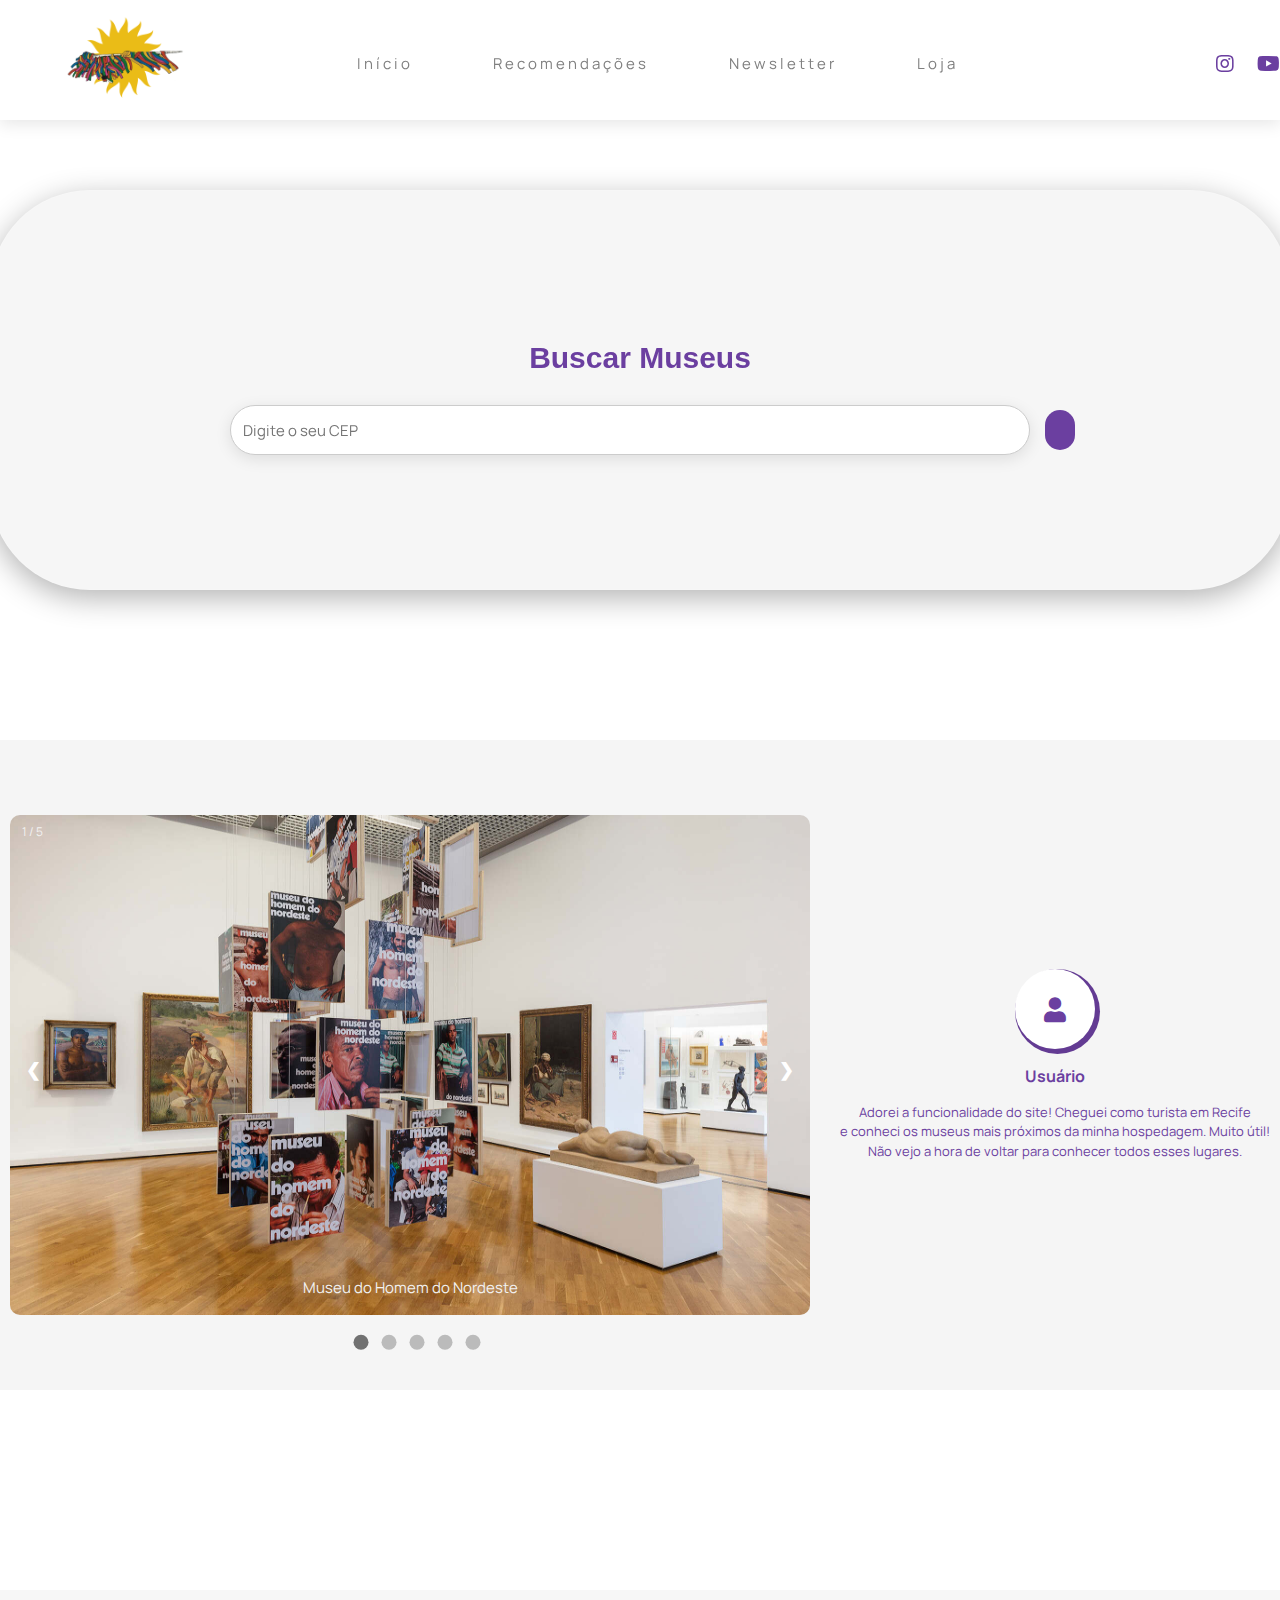
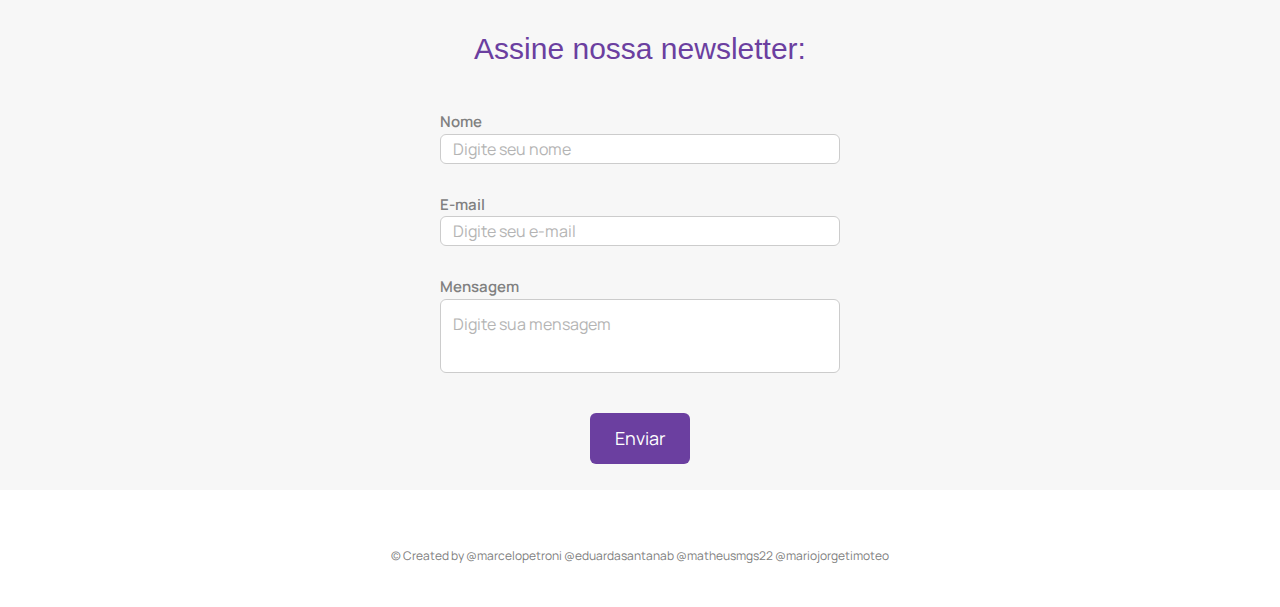
==== index.html @ 4ea85436 "modifica links de navegacao" ====
<!DOCTYPE html>
<html lang="en">
<head>
    <meta charset="UTF-8" name="viewport" content="width=device-width, initial-scale=1">
    <link rel="stylesheet" href="https://www.w3schools.com/w3css/4/w3.css">
    <link rel="stylesheet" href="https://cdnjs.cloudflare.com/ajax/libs/font-awesome/5.15.4/css/all.min.css" />
    <link href="https://fonts.googleapis.com/css2?family=Manrope:wght@200..800&family=Ubuntu+Mono&display=swap" rel="stylesheet">
    <link rel="preconnect" href="https://fonts.googleapis.com">
    <link rel="preconnect" href="https://fonts.gstatic.com" crossorigin>
    <link href="https://fonts.googleapis.com/css2?family=Manrope:wght@200..800&family=Ubuntu+Mono&display=swap" rel="stylesheet">
    <link rel="stylesheet" href="https://cdnjs.cloudflare.com/ajax/libs/font-awesome/6.5.1/css/all.min.css" integrity="sha512-DTOQO9RWCH3ppGqcWaEA1BIZOC6xxalwEsw9c2QQeAIftl+Vegovlnee1c9QX4TctnWMn13TZye+giMm8e2LwA==" crossorigin="anonymous" referrerpolicy="no-referrer" />
    <link rel="stylesheet" href="style.css">
    <script src ="forms.js"></script>
    <title>Rota Cultural</title>
</head>
<body>
<header class="header-container">
    <nav>
        <div class="logo"><a href="../index.html"><img src="/arquivos/logo.png" width="120" height="120"></a></div>
        <ul class="navItems">
            <li><a href="../index.html">Início</a></li>
            <li><a href="#sessao1">Recomendações</a></li>
            <li><a href="#sessao2">Newsletter</a></li>
            <li><a href="/produtos/index.html">Loja</a></li>
        </ul>

        <div class="links">
            <a href="https://www.instagram.com"><i class="fab fa-instagram"></i></a>
            <a href="https://youtube.com"><i class="fab fa-youtube"></i></a>
        </div>
    </nav>
</header>

<main class = "main-container">
    <div class="caixa-input">
        <div class="glass-box">
            <form action="" class="forms-container">
                <h3 class="palavras" id="titulo">Buscar Museus</h3>
                <div class="forms-content">
                    <label for="cep" class="palavras" id="nome"></label>
                    <input type="text" class="box-c" name="cep" id="cep" placeholder="Digite o seu CEP">
                    <div class="button-container">
                        <button type="submit" name="send" value=" " class="centered-button" id="button">
                            <i class="fa-solid fa-magnifying-glass" class = "lupa"></i>
                        </button>
                    </div>
                </div>
            </form>
        </div>
        
    </div>
    <section class = "slide-section" id="sessao1">
        <div class="slideshow-container">
            <div class="mySlides fade">
                <div class="numbertext">1 / 5</div>
                <img src="/arquivos/homem-do-nordeste.jpg" width="800" height="500" style="border-radius: 10px;">
                <div class="text">Museu do Homem do Nordeste</div>
            </div>
        
            <div class="mySlides fade">
                <div class="numbertext">2 / 5</div>
                <img src="/arquivos/cais.jpg"  width="800" height="500" style="border-radius: 10px;">
                <div class="text">Cais do Sertão</div>
            </div>
        
            <div class="mySlides fade">
                <div class="numbertext">3 / 5</div>
                <img src="/arquivos/forte-5-pontas.png" width="800" height="500" style="border-radius: 10px;">
                <div class="text">Forte das 5 pontas</div>
            </div>
        
            <div class="mySlides fade">
                <div class="numbertext">4 / 5</div>
                <img src="/arquivos/oficina-brennand.jpg"  width="800" height="500" style="border-radius: 10px;">
                <div class="text">Instituto Brennand</div>
            </div>
        
            <div class="mySlides fade">
                <div class="numbertext">5 / 5</div>
                <img src="/arquivos/museu-la-greca.jpg"  width="800" height="500" style="border-radius: 10px;">
                <div class="text">Museu La Greca</div>
            </div>
        
            <div class="arrow-container">
                <a class="prev" onclick="plusSlides(-1)">&#10094;</a>
                <a class="next" onclick="plusSlides(1)">&#10095;</a>
            </div>

            <div class="dot-container">
                <span class="dot" onclick="currentSlide(1)"></span>
                <span class="dot" onclick="currentSlide(2)"></span>
                <span class="dot" onclick="currentSlide(3)"></span>
                <span class="dot" onclick="currentSlide(4)"></span>
                <span class="dot" onclick="currentSlide(5)"></span>
            </div>
        </div>

        <div class="opiniao-usuario">
            <div className="icon-container">
                
                <div class="sombra"></div>
                <div class="frontal"><i class="fa fa-user" aria-hidden="true" id="icon"></i></div>
            </div>
            <div class="usuario-container">
                <p>Usuário</p>
            </div>
            <div class="opiniao">
                <p>Adorei a funcionalidade do site! Cheguei como turista em Recife<br>
                e conheci os museus mais próximos da minha hospedagem. Muito útil!<br>
                Não vejo a hora de voltar para conhecer todos esses lugares.
                </p>
            </div>
        </div>
    </section>

    <section class="form-section" id="sessao2">
        <h2 class="form-title">Assine nossa newsletter:</h2>

        <form action="" method="post" class = "forms-newsletter">
            <div class="nome-container">
                <label for="name" class="form-label">Nome</label>
                <input id ="name" type="text" name="name" class="form-message" placeholder="Digite seu nome">
            </div>
            <div class="email-container">
                <label for="email" class="form-label">E-mail</label>
                <input  id ="email" type="email" name="email" class="form-email" placeholder="Digite seu e-mail">
            </div>
            <div class="message-container">
                <label for="message" class="form-label">Mensagem</label>
                <textarea id = "message" style="resize: none" name="message" class="form-textarea" placeholder="Digite sua mensagem"></textarea>
            </div>
            <button type="submit" class="form-button">Enviar</button>
        </form>
    </section>
</main>

<footer>
    <div class="group"> © Created by @marcelopetroni @eduardasantanab @matheusmgs22 @mariojorgetimoteo</div>
</footer>

<script src = "api.js"></script>
<script src="scripts.js"></script>
</body>
</html>
---- style.css ----
/* barra superior */

*{
    box-sizing: border-box;
    margin: 0;
    padding: 0;
}
    
body{
    font-family: 'Manrope', sans-serif;
    margin: 0;
    padding: 0;
    background-size: cover;
    background-repeat: no-repeat;
    background-attachment: fixed;
}
    
.header-container{
    width: 100%;
    text-decoration: none;
    height: 120px;
}
    
nav{
    display: flex;
    cursor: pointer;
    justify-content: space-around;
    background-color: white;
    position: fixed;
    width: 100%;
    
    line-height: 80px;
    top: 0;
    box-shadow: 0 4px 16px 0 rgba( 0, 0, 0, 0.1 );
    z-index: 3;
}
    
.navItems{
    display: flex;
    z-index: 3;
}
    
.navItems li{
    list-style: none;
    margin: 0 40px;
    position: relative;
    top: 20%;
    z-index: 3;

}
    
.navItems li a{
    font-size: 15px;
    color: grey;
    letter-spacing: 3px;
    text-decoration: none;
    z-index: 1;

}
    
.navItems li:hover a{
    color: #483d8b;
}
    
.links a{
    font-size: 20px;
    color: #6b3fa0;
    width: 100%;
    position: relative;
    top: 20%;
    left: 90%;
    margin: 10px 10px;
    z-index: 1;
}
html {
    margin: 0;
    padding: 0;
}
main {
    width: 100%;
    margin-left: auto;
    margin-right: auto;
    padding: 30px;
    display: grid;
    justify-content: center;
    gap: 150px;
}

/* box cinza */
    
.glass-box{
    margin: 0 auto;
    width: 1300px;
    height: 400px;
    display: flex;
    justify-content: center;
    align-items: center;
    background: transparent;
    background-color:#f6f6f6;
    box-shadow: 0 8px 30px 0 rgba( 0, 0, 0, 0.3 );
    backdrop-filter: blur( 4px );
    -webkit-backdrop-filter: blur( 4px );
    border-radius: 100px;
    border: 1px solid rgba( 255, 255, 255, 0.18 );
}

/* caixa de input do usuário*/

.caixa-input {
    padding-top: 40px;
}
.forms-container {
    height: fit-content;
    display: flex;
    flex-direction: column;
    justify-content: center;
    align-items: center;
    gap: 15px;
}

.forms-content {
    display: flex;
    flex-direction: row;
    justify-content: center;
    align-items: center;
    gap: 20px;
}
.palavras{
    color: #6b3fa0;
}
    
#titulo{
    font-weight: bold;
    font-size: 30px;
}
    
#cep {
    width: 800px;
    height: 50px;
    border-radius: 50px;
    padding: 12px;
    border: 1px solid #ccc;
}

.box-c {
    box-shadow: 0 4px 16px 0 rgba(0, 0, 0, 0.1);
}

.box-c::before {
    content: '';
    width: 1%;
    height: 50%;
    background-color: black;
    border-radius: 10px;
    z-index: -1;
}
    
.button-container {
    cursor: pointer;
    text-align: center;
    display: flex;
    align-items: center;
    justify-content: center;
    width: 20px;
    height: 30px;
}
    
.centered-button {
    text-decoration: none !important;
    display: flex;
    align-items: center;
    justify-content: center;
    border: none;
    border-radius: 50px;
    cursor: pointer;
    padding: 6px 15px;
    margin: 40px 5px;
    width: 40px;
    height: 40px;
    font-size: 15px;
    color: white;
}
    
#button{
    background-color: #6b3fa0;
}
    
#button:hover{
    background-color: #eabc17;
}
    
.lupa {
    width: 20px;
    height: 20px;
    border: 1px solid white;
    color: white;
    border-radius: 50%;
    display: flex;
    justify-content: center;
    align-items: center;
}
    
/* slide carrossel */

.slide-section {
    margin: 0;
    padding: 3rem;
    display: flex;
    align-items: center;
    justify-content: center;
    flex-direction: row;
    width: 100%;
    height: 650px;
    background: transparent;
    background-color:#f5f5f5;
    backdrop-filter: blur( 4px );
    gap: 2rem;
}
.slideshow-container {
    position: relative;
    display: flex;
    justify-content: center;
    margin: auto;
    align-items: center;
}
    
.prev, .next {
    cursor: pointer;
    position: absolute;
    top: 35%;
    width: auto;
    margin-top: 50px;
    color: white;
    font-weight: bold;
    font-size: 18px;
    user-select: none;
    padding: 16px;
    transition: all 0.6s ease 0s;
    border-radius: 0px 3px 3px 0px;
}

.next {
    right: 0;
    border-radius: 3px 0 0 3px;
}
.prev {
    left: 0
}
    
.prev:hover, .next:hover {
    background-color: rgba(0,0,0,0.8);
}
    
.text {
    color: #f2f2f2;
    font-size: 15px;
    padding: 8px 12px;
    position: absolute;
    bottom: 8px;
    width: 100%;
    text-align: center;
}
    
.numbertext {
    color: #f2f2f2;
    font-size: 12px;
    padding: 8px 12px;
    position: absolute;
    top: 0;
}
    
.dot {
    cursor: pointer;
    height: 15px;
    width: 15px;
    margin: 0 2px;
    background-color: #bbb;
    border-radius: 50%;
    display: flex;
    transition: background-color 0.6s ease;
}
    
.active, .dot:hover {
    background-color: #717171;
}
    
.dot-container {
    position: absolute;
    top: 102%;
    right: 32%;
    transform: translate(-50%, -50%);
    text-align: center;
    margin-top: 20px;
}
    
.dot {
    cursor: pointer;
    height: 15px;
    width: 15px;
    margin: 0 5px;
    background-color: #bbb;
    border-radius: 50%;
    display: inline-block;
    transition: background-color 0.6s ease;
}
    
.active, .dot:hover {
    background-color: #717171;
}
    
.fade {
    animation-name: fade;
    animation-duration: 1.5s;
}

/* Animações */
    
@keyframes fade {
    from {opacity: .4}
    to {opacity: 1}
}

/* opiniao do usuário */

.fa {
    position: absolute;
    color: #6b3fa0;
    font-size: 25px;
    top: 50%;
    left: 50%;
    transform: translate(-50%, -50%);
    z-index: 1; /* Garante que o ícone esteja na frente */
}

.opiniao-usuario {
    display: flex;
    flex-direction: column;
    align-items: center; 
    gap: 15px;
}
.usuario-container {
    width: 100%;
    display: flex;
    align-items: center;
    justify-content: center;
    font-size: 16px;
    color: #6b3fa0;
    font-weight: bold;
}

.opiniao {
    font-size: 13px;
    color: #6b3fa0;
    white-space: nowrap;
    text-align: center;
}

.icon-container {
    position: relative;
    height: 100px; /* Ajuste conforme necessário */
    width: 100px; /* Ajuste conforme necessário */
    user-select: none;
}

.sombra {
    position: absolute;
    background-color: #633b93;
    border-radius: 50%;
    width: calc(100% + 10px); /* Ajuste conforme necessário para a borda roxa */
    height: calc(100% + 10px); 
    width: 85px;
    height: 85px;
    z-index: 0; /* Garante que a sombra esteja atrás do círculo frontal */
}

.frontal {
    position: relative;
    background-color: #ffffff;
    width: 80px; /* Ajuste conforme necessário */
    height: 80px; /* Ajuste conforme necessário */
    border-radius: 50%;
    display: flex;
    justify-content: center;
    align-items: center;
    z-index: 1; /* Garante que o círculo frontal esteja na frente da sombra */
}


/* forms usuário */

.form-section {
    display: flex;
    flex-direction: column;
    justify-content: center;
    height: 500px;
    margin-top: 50px;
    text-align: center;
    padding: 20px;
    background: #f7f7f7;
    gap: 15px;
}

.forms-newsletter {
    display: flex;
    flex-direction: column;
    align-items: center;
    justify-content: center;
}
.forms-newsletter input::placeholder,
.forms-newsletter textarea::placeholder {
    color:#b4b4b4;
}

.forms-newsletter div {
    display: flex;
    flex-direction: column;
    align-items: center;
    justify-content: center;
}

.form-title {
    font-size: 30px;
    color: #6b3fa0;
    margin-bottom: 10px;
    font-weight: 500;
}

.form-label {
    align-self: flex-start;
    margin-top: 15px;
    color: grey;
    font-weight: 600;
}

.form-message,
.form-email {
    height: 30px;
}
.form-message,
.form-email,
.form-textarea {
    width: 400px;
    font-size: 16px;
    color: #333333;
    margin-bottom: 15px;
    transition: border-color 0.3s;
    border-radius: 6px;
    padding: 12px;
    border: 1px solid #ccc;
}

.form-input:focus,
.form-textarea:focus {
    border-color: #007bff;
}

.form-button {
    margin-top: 25px;
    padding: 12px 25px;
    border: none;
    background-color: #6b3fa0;
    color: #ffffff;
    border-radius: 6px;
    cursor: pointer;
    font-size: 18px;
    transition: background-color 0.3s;
}

.form-button:hover {
    background-color: #eabc17;
}

/*  Footer */

footer {
    padding: 1.8rem;
    margin-bottom: 1rem;
}

.group{
    display: flex;
    align-items: center;
    justify-content: center;
    text-align: center;
    color: grey;
    font-size: 12px;
}

html{
scroll-behavior: smooth;
}
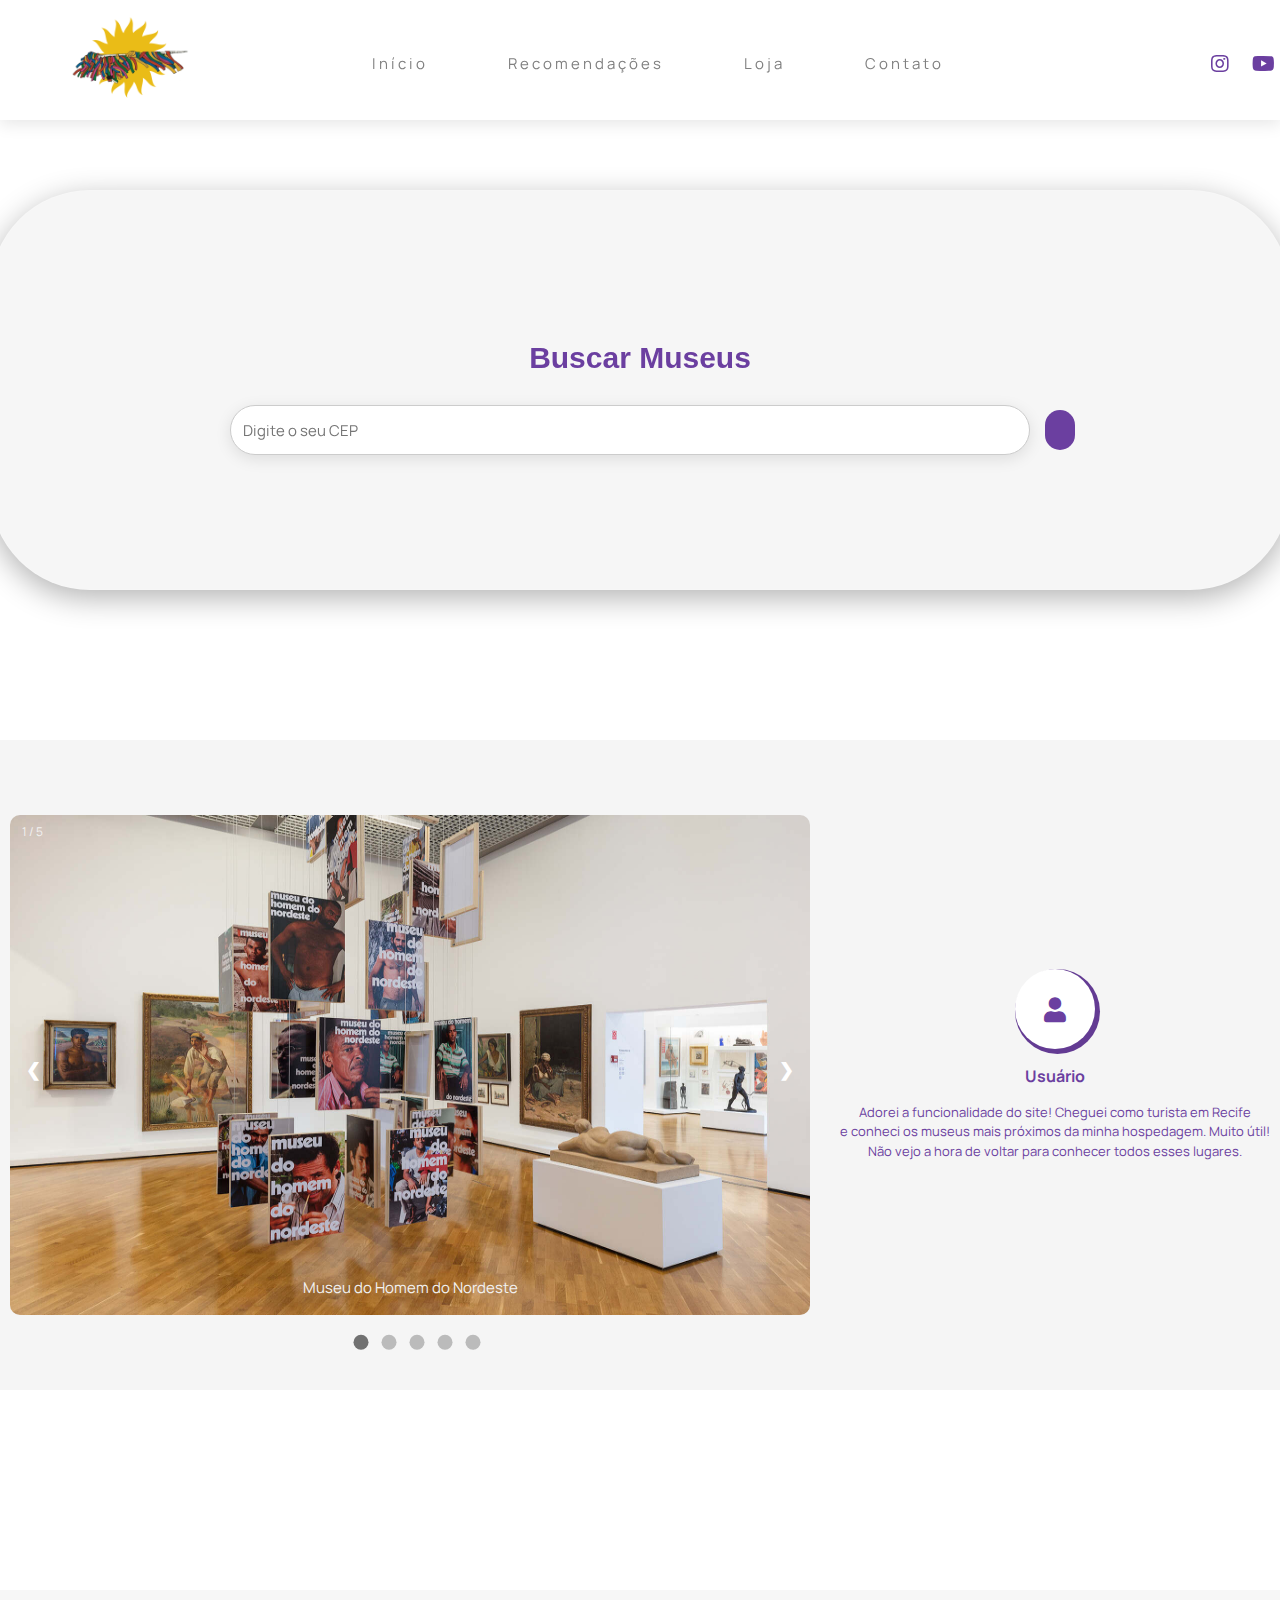
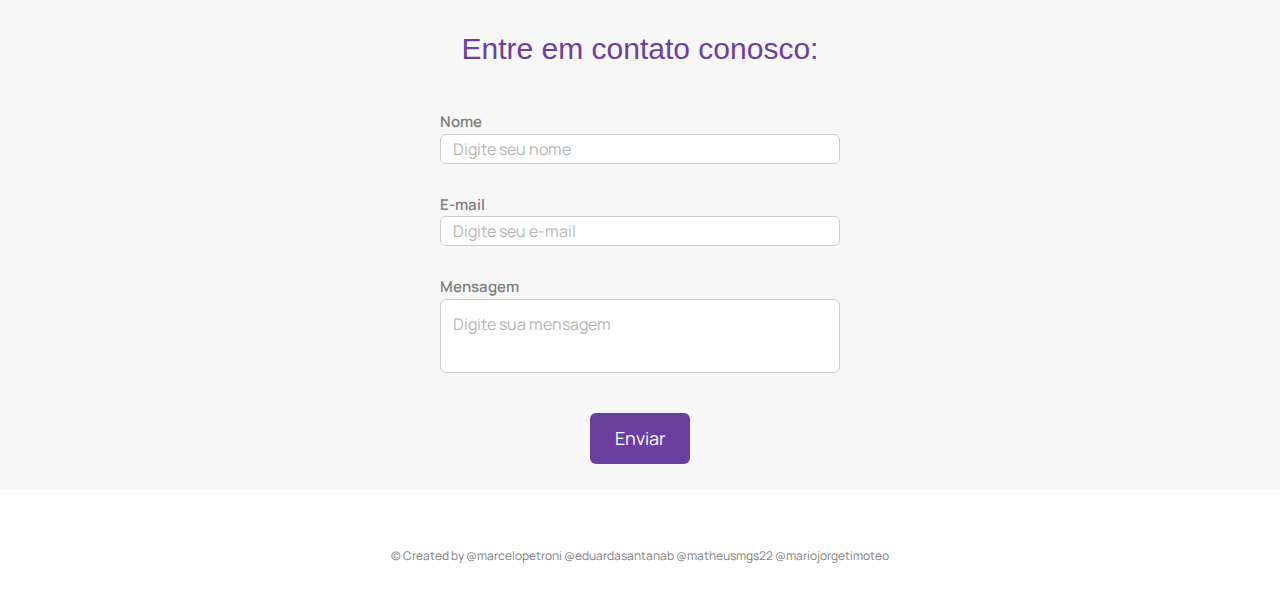
==== commit 48c59ccd: "modifica newsletter para contato" ====
--- a/index.html
+++ b/index.html
@@ -20,8 +20,8 @@
         <ul class="navItems">
             <li><a href="../index.html">Início</a></li>
             <li><a href="#sessao1">Recomendações</a></li>
-            <li><a href="#sessao2">Newsletter</a></li>
             <li><a href="/produtos/index.html">Loja</a></li>
+            <li><a href="#sessao2">Contato</a></li>
         </ul>
 
         <div class="links">
@@ -114,7 +114,7 @@
     </section>
 
     <section class="form-section" id="sessao2">
-        <h2 class="form-title">Assine nossa newsletter:</h2>
+        <h2 class="form-title">Entre em contato conosco:</h2>
 
         <form action="" method="post" class = "forms-newsletter">
             <div class="nome-container">
--- a/style.css
+++ b/style.css
@@ -28,7 +28,6 @@
     background-color: white;
     position: fixed;
     width: 100%;
-    
     line-height: 80px;
     top: 0;
     box-shadow: 0 4px 16px 0 rgba( 0, 0, 0, 0.1 );
@@ -46,7 +45,6 @@
     position: relative;
     top: 20%;
     z-index: 3;
-
 }
     
 .navItems li a{
@@ -55,7 +53,6 @@
     letter-spacing: 3px;
     text-decoration: none;
     z-index: 1;
-
 }
     
 .navItems li:hover a{
@@ -72,10 +69,13 @@
     margin: 10px 10px;
     z-index: 1;
 }
+
 html {
     margin: 0;
     padding: 0;
-}
+    scroll-behavior: smooth;
+}
+
 main {
     width: 100%;
     margin-left: auto;
@@ -485,7 +485,3 @@
     color: grey;
     font-size: 12px;
 }
-
-html{
-scroll-behavior: smooth;
-}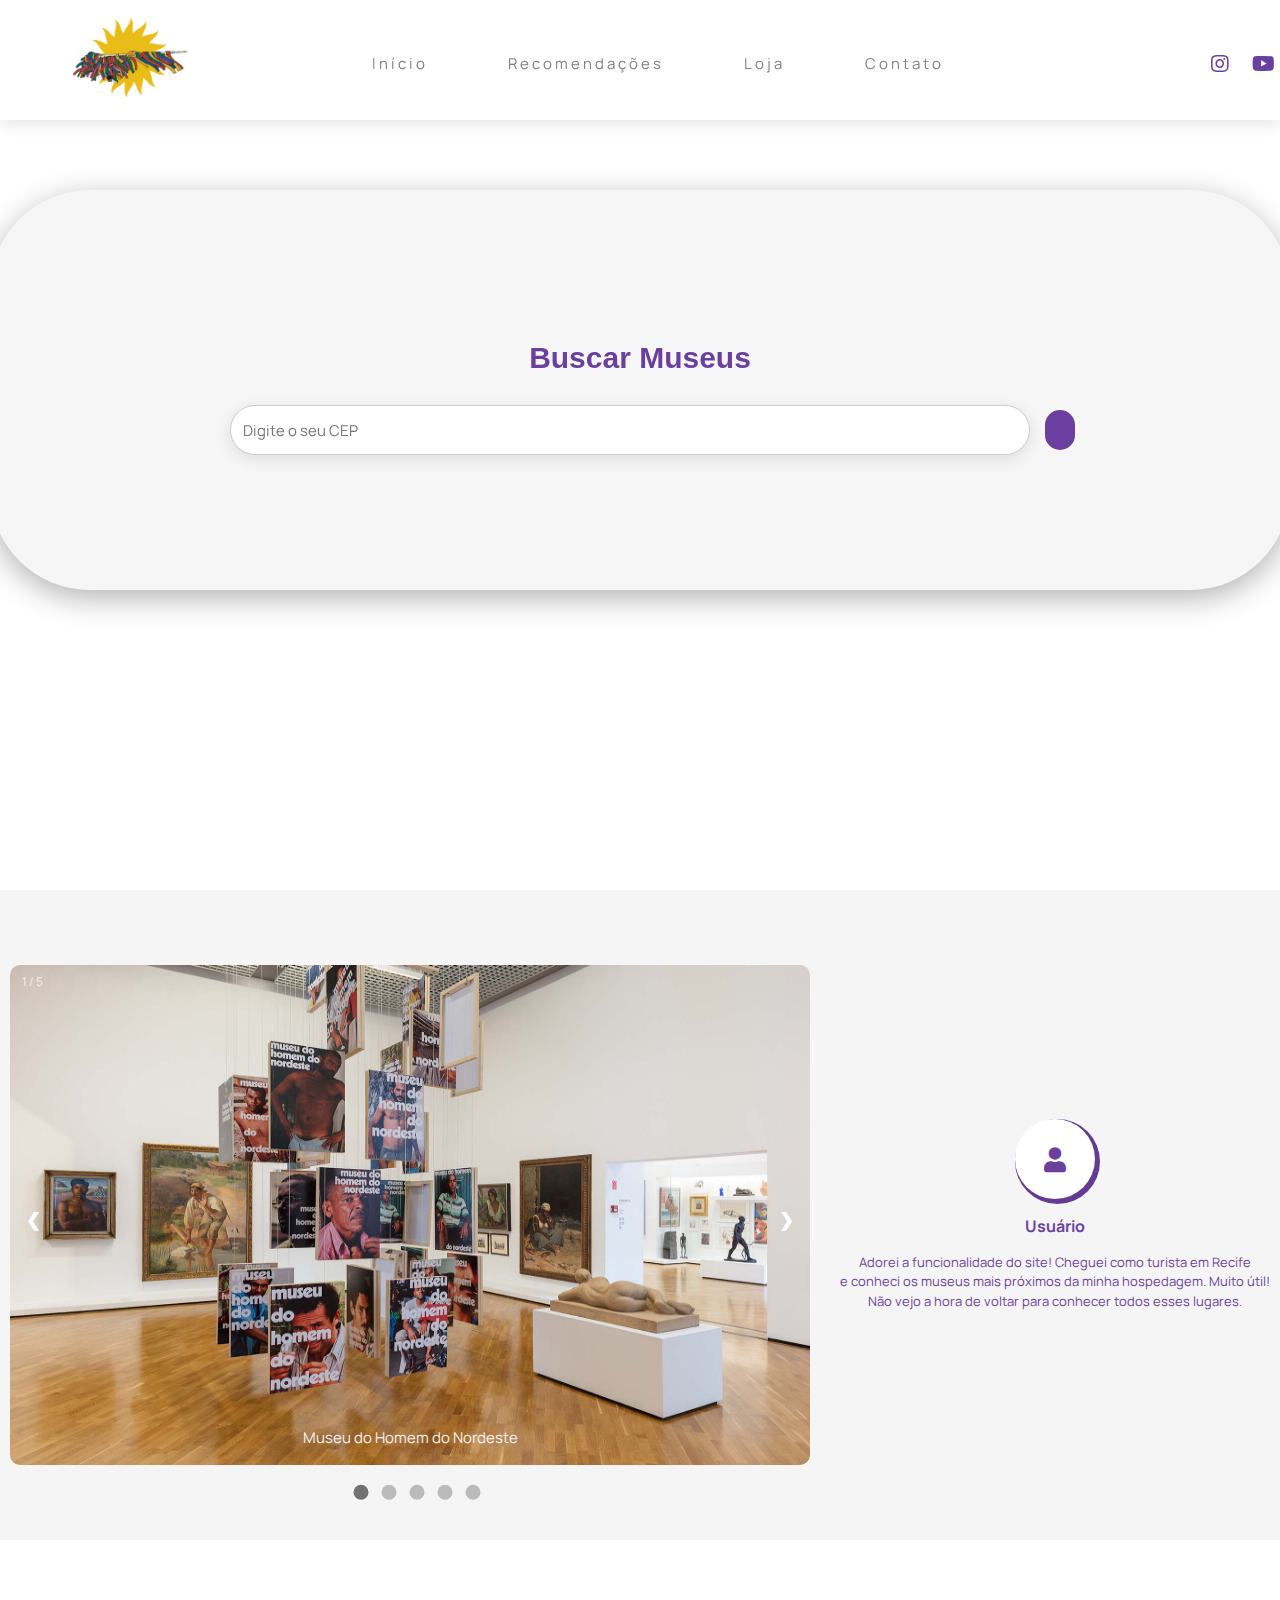
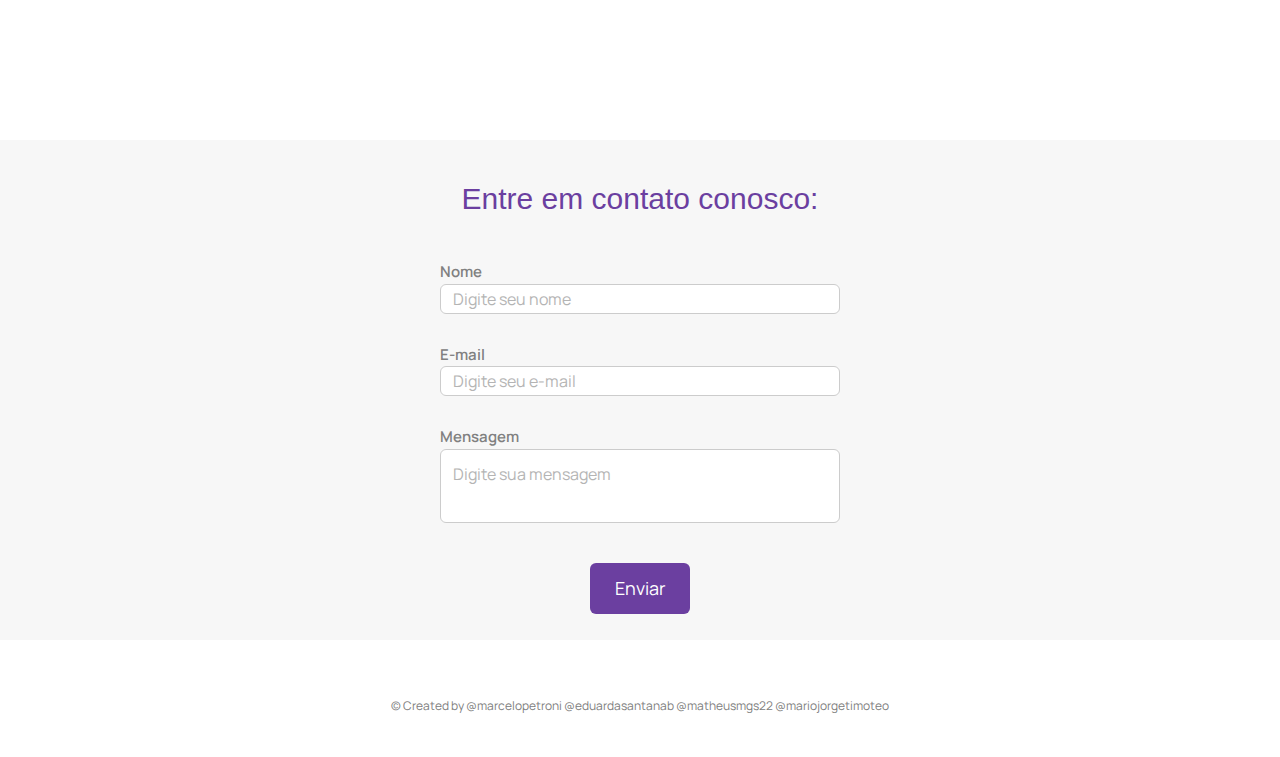
==== commit 6987c457: "beta output" ====
--- a/index.html
+++ b/index.html
@@ -10,6 +10,8 @@
     <link href="https://fonts.googleapis.com/css2?family=Manrope:wght@200..800&family=Ubuntu+Mono&display=swap" rel="stylesheet">
     <link rel="stylesheet" href="https://cdnjs.cloudflare.com/ajax/libs/font-awesome/6.5.1/css/all.min.css" integrity="sha512-DTOQO9RWCH3ppGqcWaEA1BIZOC6xxalwEsw9c2QQeAIftl+Vegovlnee1c9QX4TctnWMn13TZye+giMm8e2LwA==" crossorigin="anonymous" referrerpolicy="no-referrer" />
     <link rel="stylesheet" href="style.css">
+    <script type="text/javascript" src="https://npmcdn.com/parse/dist/parse.min.js"></script>
+    <script src = "museusForm.js"></script>
     <script src ="forms.js"></script>
     <title>Rota Cultural</title>
 </head>
@@ -47,8 +49,8 @@
                 </div>
             </form>
         </div>
-        
     </div>
+    <div class="output-container"></div>
     <section class = "slide-section" id="sessao1">
         <div class="slideshow-container">
             <div class="mySlides fade">
@@ -130,6 +132,7 @@
                 <textarea id = "message" style="resize: none" name="message" class="form-textarea" placeholder="Digite sua mensagem"></textarea>
             </div>
             <button type="submit" class="form-button">Enviar</button>
+            <div class="error-message" style="display: none; color: red;"></div>
         </form>
     </section>
 </main>
--- a/style.css
+++ b/style.css
@@ -198,6 +198,32 @@
     display: flex;
     justify-content: center;
     align-items: center;
+}
+
+/* output-container: exibição do filtro de museus da api: */
+
+.output-container {
+    display: flex; 
+    flex-wrap: wrap; 
+    justify-content: center; 
+    align-items: center;
+    gap: 15px;
+    max-width: 1300px;
+}
+.output-container div {
+    display: flex;
+    justify-content: center;
+    align-items: center;
+    font-size: 17px;
+    height: 40px;
+    min-width: 50px;
+    padding: 6px;
+    background: rgba( 255, 255, 255, 0.25 );
+    box-shadow: 0 6px 20px 0 rgba(47, 51, 116, 0.2);
+    backdrop-filter: blur( 4px );
+    -webkit-backdrop-filter: blur( 4px );
+    border-radius: 10px;
+    border: 1px solid rgba( 255, 255, 255, 0.18 );
 }
     
 /* slide carrossel */
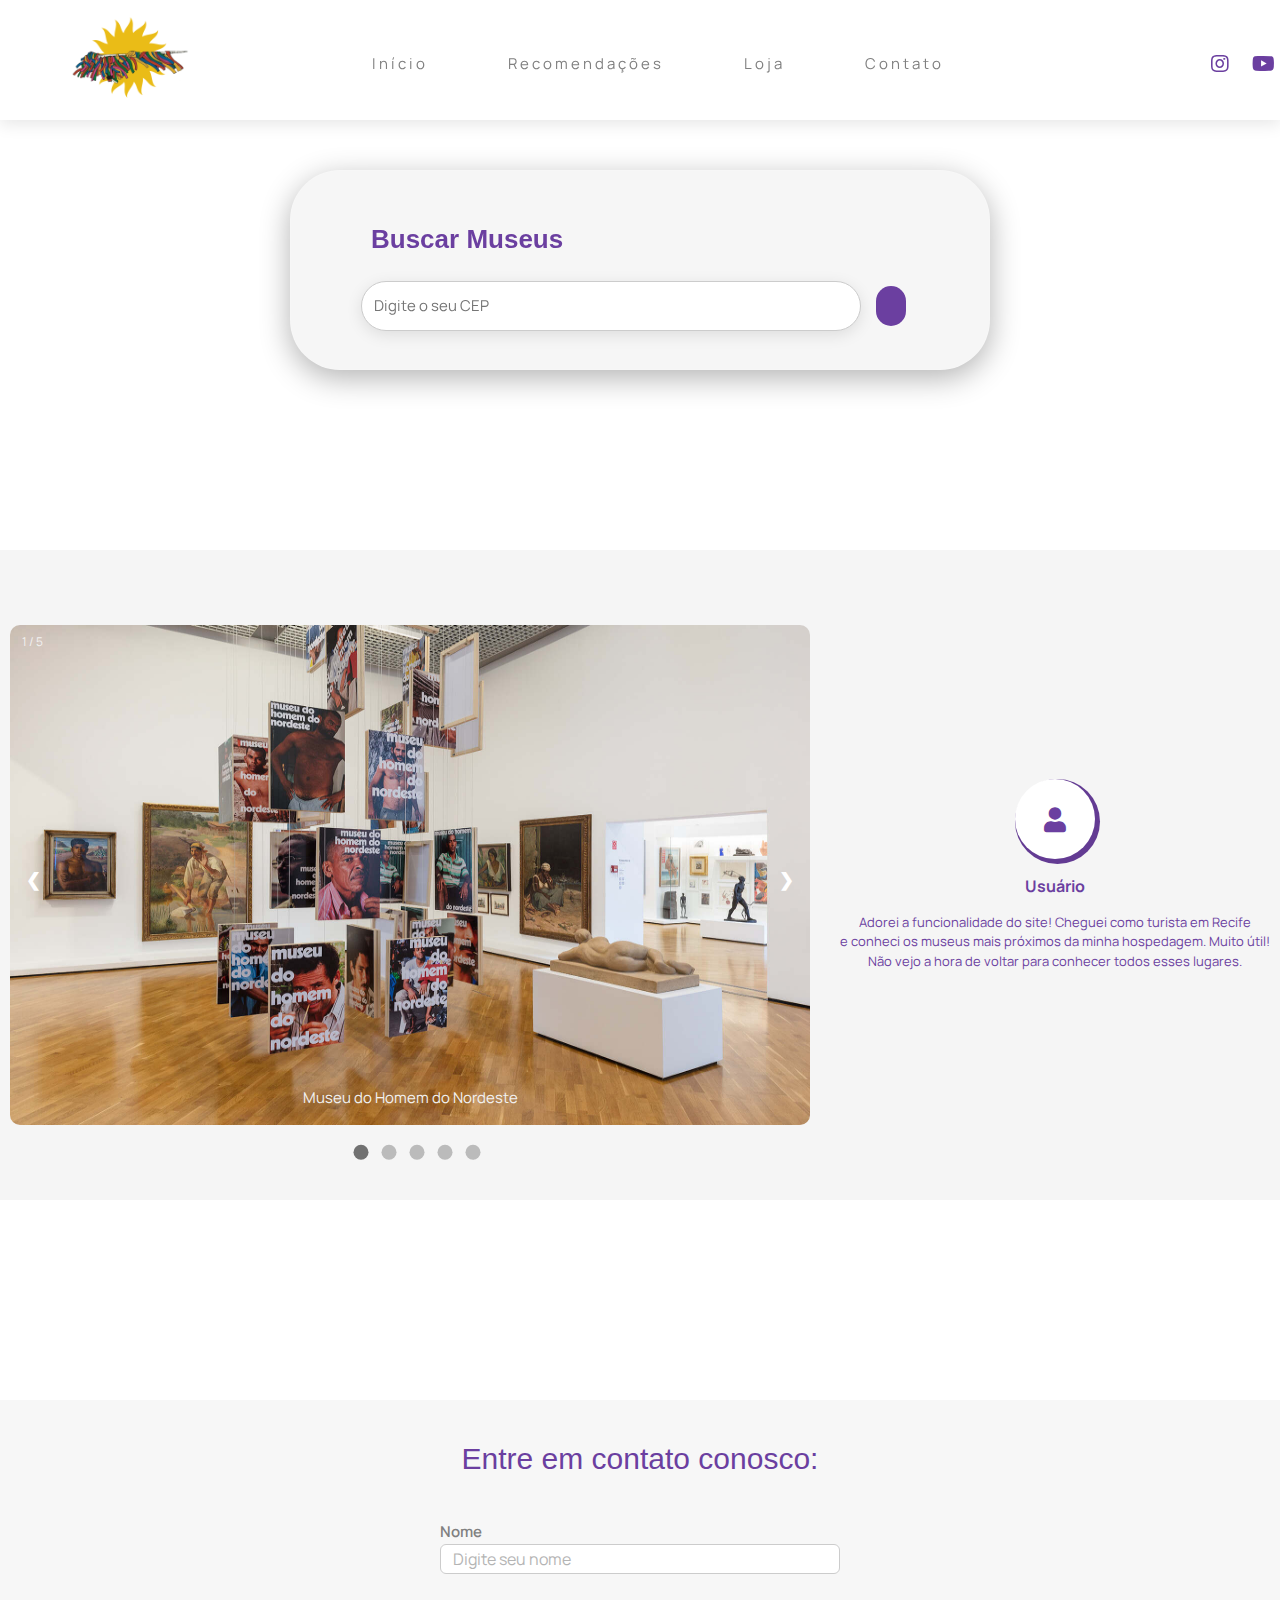
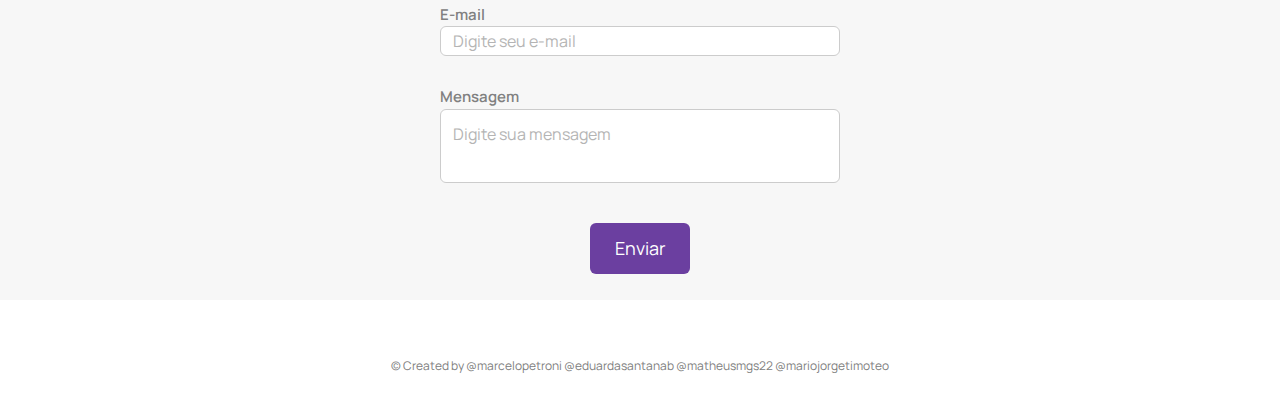
==== commit a1fe28e8: "ajuste de tamanho" ====
--- a/index.html
+++ b/index.html
@@ -49,40 +49,50 @@
                 </div>
             </form>
         </div>
+        <div class="output-container"></div>
     </div>
-    <div class="output-container"></div>
     <section class = "slide-section" id="sessao1">
         <div class="slideshow-container">
             <div class="mySlides fade">
                 <div class="numbertext">1 / 5</div>
+                <a href="https://www.gov.br/fundaj/pt-br/composicao/dimeca-1/museu-do-homem-do-nordeste-1" target="_blank">
                 <img src="/arquivos/homem-do-nordeste.jpg" width="800" height="500" style="border-radius: 10px;">
+                </a>
                 <div class="text">Museu do Homem do Nordeste</div>
             </div>
-        
+
             <div class="mySlides fade">
                 <div class="numbertext">2 / 5</div>
+                <a href="https://caisdosertao.pe.gov.br/" target="_blank">
                 <img src="/arquivos/cais.jpg"  width="800" height="500" style="border-radius: 10px;">
+                </a>
                 <div class="text">Cais do Sertão</div>
             </div>
-        
+
             <div class="mySlides fade">
                 <div class="numbertext">3 / 5</div>
+                <a href="https://www2.recife.pe.gov.br/servico/museu-da-cidade-do-recife" target="_blank">
                 <img src="/arquivos/forte-5-pontas.png" width="800" height="500" style="border-radius: 10px;">
+                </a>
                 <div class="text">Forte das 5 pontas</div>
             </div>
-        
+
             <div class="mySlides fade">
                 <div class="numbertext">4 / 5</div>
+                <a href="https://www.institutoricardobrennand.org.br/" target="_blank">
                 <img src="/arquivos/oficina-brennand.jpg"  width="800" height="500" style="border-radius: 10px;">
+                 </a>
                 <div class="text">Instituto Brennand</div>
             </div>
-        
+
             <div class="mySlides fade">
+                <a href="https://www2.recife.pe.gov.br/servico/museu-murillo-la-greca?op=MTMy" target="_blank" >
                 <div class="numbertext">5 / 5</div>
                 <img src="/arquivos/museu-la-greca.jpg"  width="800" height="500" style="border-radius: 10px;">
                 <div class="text">Museu La Greca</div>
+                </a>
             </div>
-        
+
             <div class="arrow-container">
                 <a class="prev" onclick="plusSlides(-1)">&#10094;</a>
                 <a class="next" onclick="plusSlides(1)">&#10095;</a>
@@ -99,7 +109,7 @@
 
         <div class="opiniao-usuario">
             <div className="icon-container">
-                
+
                 <div class="sombra"></div>
                 <div class="frontal"><i class="fa fa-user" aria-hidden="true" id="icon"></i></div>
             </div>
@@ -144,4 +154,4 @@
 <script src = "api.js"></script>
 <script src="scripts.js"></script>
 </body>
-</html>+</html>
--- a/style.css
+++ b/style.css
@@ -90,32 +90,36 @@
     
 .glass-box{
     margin: 0 auto;
-    width: 1300px;
-    height: 400px;
-    display: flex;
-    justify-content: center;
+    width: 700px;
+    height: 200px;
+    display: flex;
+    justify-content: start;
     align-items: center;
     background: transparent;
     background-color:#f6f6f6;
     box-shadow: 0 8px 30px 0 rgba( 0, 0, 0, 0.3 );
     backdrop-filter: blur( 4px );
     -webkit-backdrop-filter: blur( 4px );
-    border-radius: 100px;
+    border-radius: 50px;
     border: 1px solid rgba( 255, 255, 255, 0.18 );
 }
 
 /* caixa de input do usuário*/
 
 .caixa-input {
-    padding-top: 40px;
+    display: flex;
+    flex-direction: column;
+    padding-top: 20px;
+    gap: 30px;
 }
 .forms-container {
+    margin-left: 50px;
     height: fit-content;
     display: flex;
     flex-direction: column;
     justify-content: center;
-    align-items: center;
-    gap: 15px;
+    align-items: start;
+    gap: 12px;
 }
 
 .forms-content {
@@ -131,11 +135,12 @@
     
 #titulo{
     font-weight: bold;
-    font-size: 30px;
+    font-size: 26px;
+    margin-left: 30px;
 }
     
 #cep {
-    width: 800px;
+    width: 500px;
     height: 50px;
     border-radius: 50px;
     padding: 12px;
@@ -210,12 +215,15 @@
     gap: 15px;
     max-width: 1300px;
 }
-.output-container div {
-    display: flex;
-    justify-content: center;
-    align-items: center;
+.museu-container {
+    font-size: 12px;
+    display: flex;
+    justify-content: start;
+    align-items: center;
+    flex-direction: column;
     font-size: 17px;
-    height: 40px;
+    height: 260px;
+    width: 310px;
     min-width: 50px;
     padding: 6px;
     background: rgba( 255, 255, 255, 0.25 );
@@ -224,6 +232,33 @@
     -webkit-backdrop-filter: blur( 4px );
     border-radius: 10px;
     border: 1px solid rgba( 255, 255, 255, 0.18 );
+}
+.banco-de-dados-museus {
+    display: flex;
+    flex-direction: column;
+    align-items: center;
+    font-family: 'Manrope', sans-serif;
+    font-size: 13.5px;
+    text-align: center;
+}
+.nome-museu {
+    color: #6b3fa0;
+    font-size: 16px;
+}
+.output-container span {
+    font-family: 'Manrope', sans-serif;
+    font-size: 15px;
+    color: white;
+    display: flex;
+    justify-content: center;
+    align-items: center;
+    width: 25px;
+    height: 25px;
+    padding: 3px;
+    margin: 5px;
+    border: 0.2px black;
+    border-radius: 12px;
+    background-color: #6b3fa0;
 }
     
 /* slide carrossel */
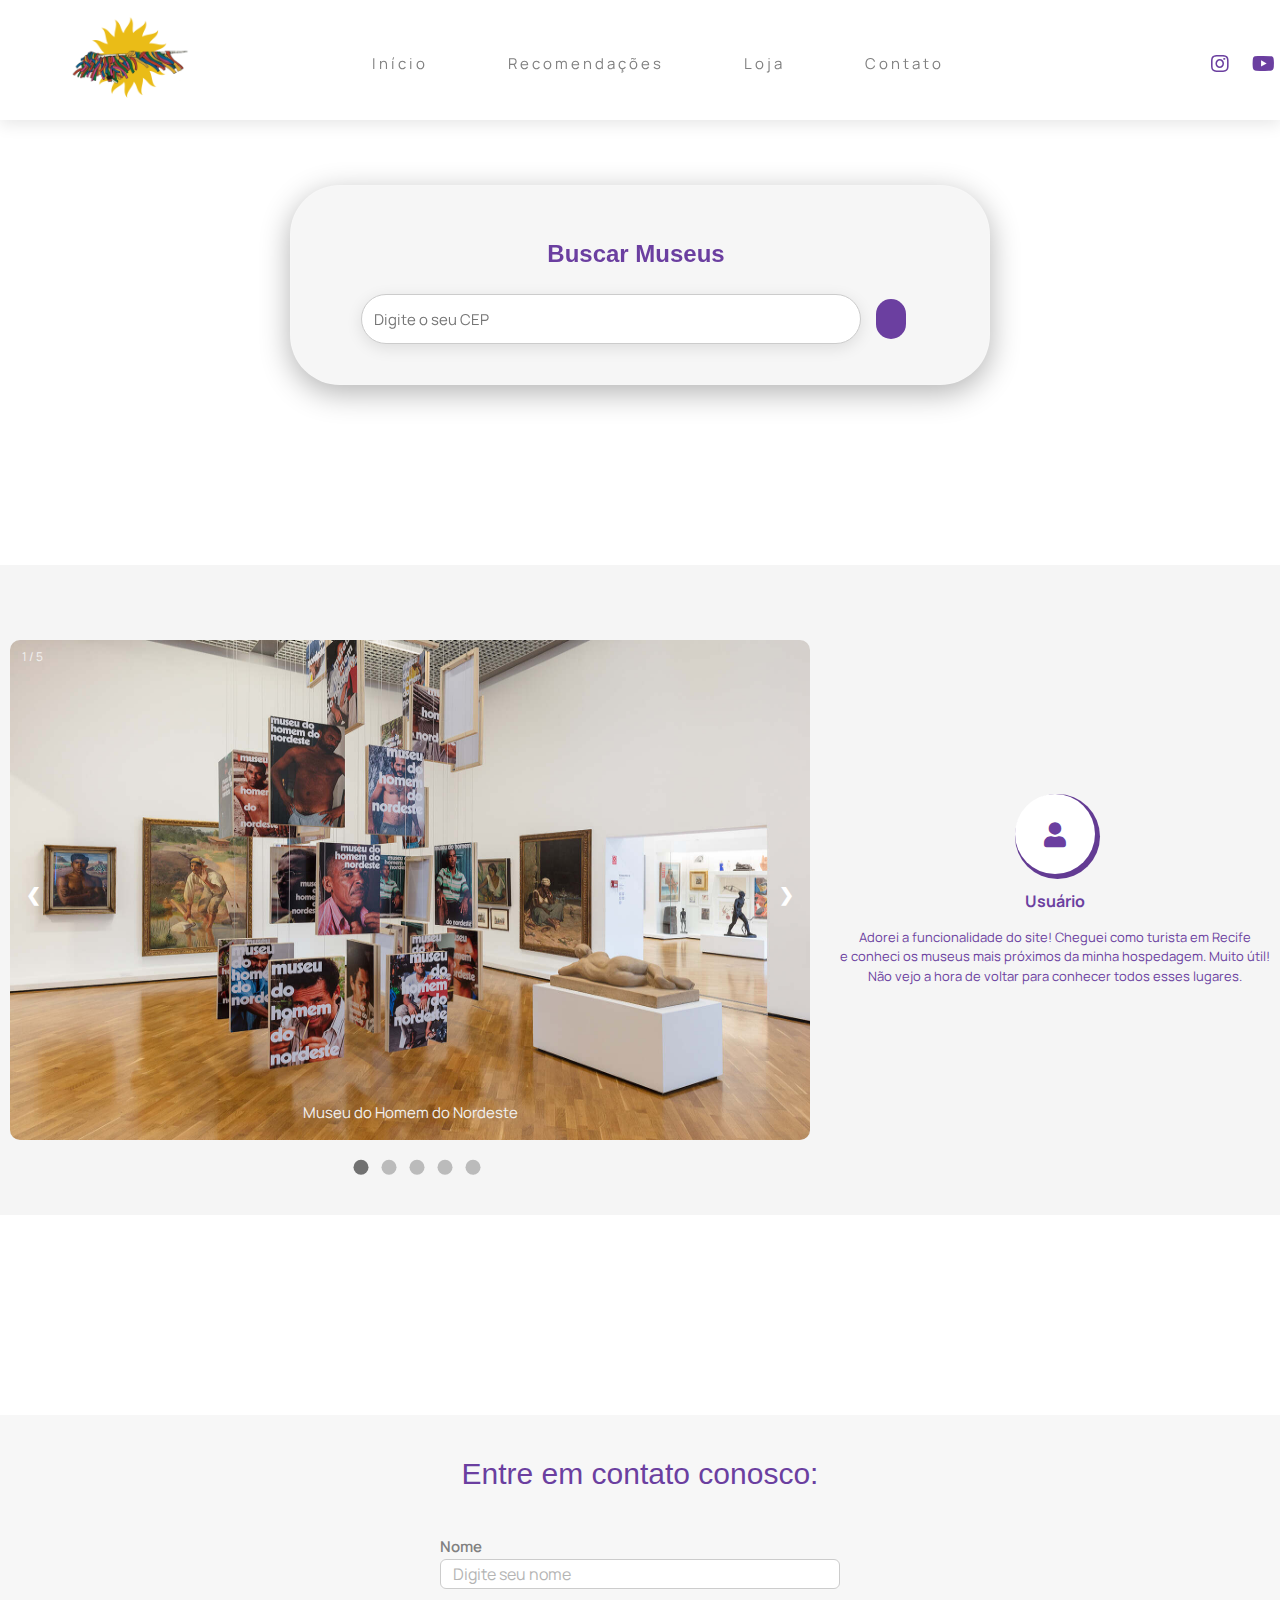
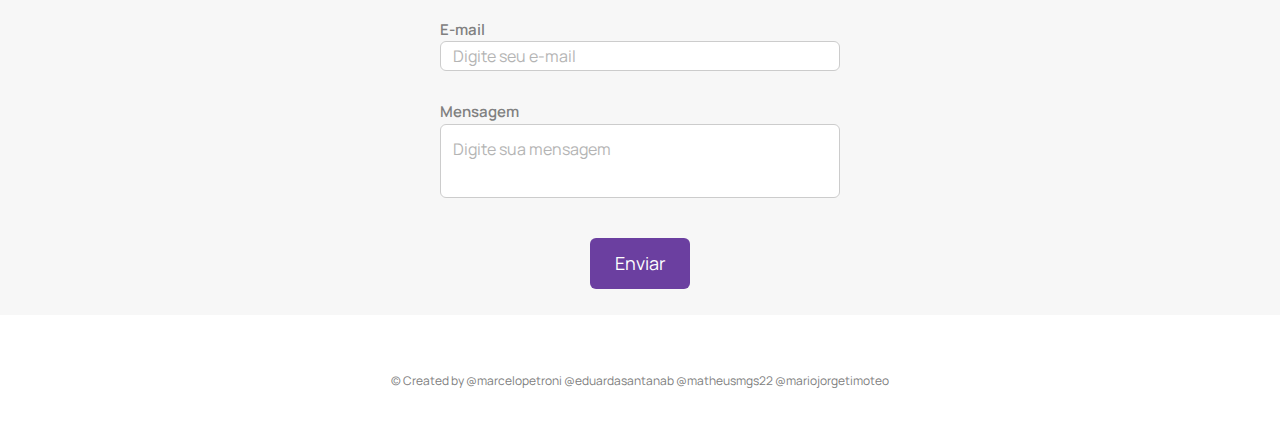
==== commit 2c9cde4e: "ajuste link" ====
--- a/index.html
+++ b/index.html
@@ -27,8 +27,8 @@
         </ul>
 
         <div class="links">
-            <a href="https://www.instagram.com"><i class="fab fa-instagram"></i></a>
-            <a href="https://youtube.com"><i class="fab fa-youtube"></i></a>
+            <a href="https://www.instagram.com/prefeiturarecife/"><i class="fab fa-instagram"></i></a>
+            <a href="https://www.youtube.com/@prefrecife/featured"><i class="fab fa-youtube"></i></a>
         </div>
     </nav>
 </header>
--- a/style.css
+++ b/style.css
@@ -109,7 +109,7 @@
 .caixa-input {
     display: flex;
     flex-direction: column;
-    padding-top: 20px;
+    padding-top: 35px;
     gap: 30px;
 }
 .forms-container {
@@ -118,7 +118,7 @@
     display: flex;
     flex-direction: column;
     justify-content: center;
-    align-items: start;
+    align-items: center;
     gap: 12px;
 }
 
@@ -135,7 +135,7 @@
     
 #titulo{
     font-weight: bold;
-    font-size: 26px;
+    font-size: 24px;
     margin-left: 30px;
 }
     
